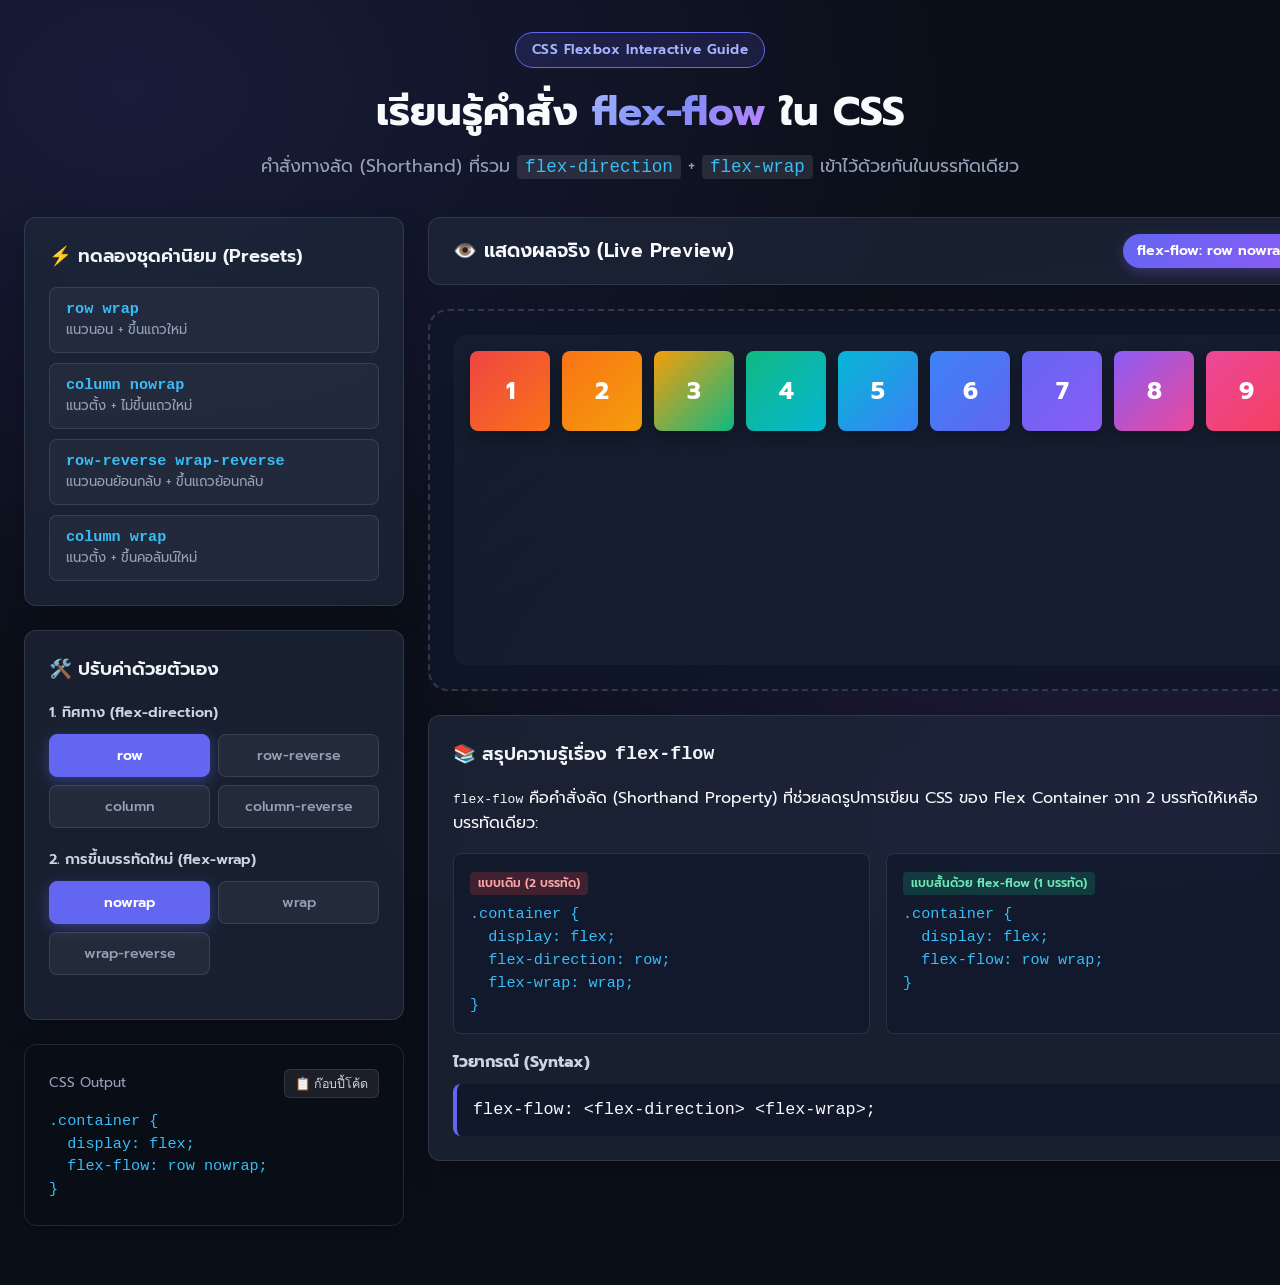
==== css/index.html @ 0f9b3822 "Create interactive flex-flow learning website in Thai" ====
<!DOCTYPE html>
<html lang="th">
<head>
  <meta charset="UTF-8">
  <meta name="viewport" content="width=device-width, initial-scale=1.0">
  <title>เรียนรู้ CSS flex-flow — ชุมชนสายโค้ด</title>
  <!-- Google Fonts: Prompt & Plus Jakarta Sans -->
  <link rel="preconnect" href="https://fonts.googleapis.com">
  <link rel="preconnect" href="https://fonts.gstatic.com" crossorigin>
  <link href="https://fonts.googleapis.com/css2?family=Plus+Jakarta+Sans:wght@400;600;700;800&family=Prompt:wght@300;400;500;600;700&display=swap" rel="stylesheet">
  <link rel="stylesheet" href="Style.css">
</head>
<body>

  <!-- Header Section -->
  <header class="header">
    <div class="badge">CSS Flexbox Interactive Guide</div>
    <h1>เรียนรู้คำสั่ง <span class="gradient-text">flex-flow</span> ใน CSS</h1>
    <p class="subtitle">คำสั่งทางลัด (Shorthand) ที่รวม <code>flex-direction</code> + <code>flex-wrap</code> เข้าไว้ด้วยกันในบรรทัดเดียว</p>
  </header>

  <main class="main-layout">
    
    <!-- Left Column: Controls & Code Output -->
    <aside class="control-panel">
      
      <!-- Preset Quick Buttons -->
      <section class="card">
        <h2>⚡ ทดลองชุดค่านิยม (Presets)</h2>
        <div class="preset-buttons">
          <button class="btn btn-preset" onclick="setFlexFlow('row', 'wrap')">
            <code>row wrap</code>
            <span>แนวนอน + ขึ้นแถวใหม่</span>
          </button>
          <button class="btn btn-preset" onclick="setFlexFlow('column', 'nowrap')">
            <code>column nowrap</code>
            <span>แนวตั้ง + ไม่ขึ้นแถวใหม่</span>
          </button>
          <button class="btn btn-preset" onclick="setFlexFlow('row-reverse', 'wrap-reverse')">
            <code>row-reverse wrap-reverse</code>
            <span>แนวนอนย้อนกลับ + ขึ้นแถวย้อนกลับ</span>
          </button>
          <button class="btn btn-preset" onclick="setFlexFlow('column', 'wrap')">
            <code>column wrap</code>
            <span>แนวตั้ง + ขึ้นคอลัมน์ใหม่</span>
          </button>
        </div>
      </section>

      <!-- Custom Selector Controls -->
      <section class="card">
        <h2>🛠️ ปรับค่าด้วยตัวเอง</h2>
        
        <div class="control-group">
          <label class="control-label">1. ทิศทาง (flex-direction)</label>
          <div class="button-grid" id="direction-buttons">
            <button class="btn btn-option active" data-dir="row" onclick="changeDirection('row')">row</button>
            <button class="btn btn-option" data-dir="row-reverse" onclick="changeDirection('row-reverse')">row-reverse</button>
            <button class="btn btn-option" data-dir="column" onclick="changeDirection('column')">column</button>
            <button class="btn btn-option" data-dir="column-reverse" onclick="changeDirection('column-reverse')">column-reverse</button>
          </div>
        </div>

        <div class="control-group">
          <label class="control-label">2. การขึ้นบรรทัดใหม่ (flex-wrap)</label>
          <div class="button-grid" id="wrap-buttons">
            <button class="btn btn-option active" data-wrap="nowrap" onclick="changeWrap('nowrap')">nowrap</button>
            <button class="btn btn-option" data-wrap="wrap" onclick="changeWrap('wrap')">wrap</button>
            <button class="btn btn-option" data-wrap="wrap-reverse" onclick="changeWrap('wrap-reverse')">wrap-reverse</button>
          </div>
        </div>
      </section>

      <!-- Code Output Display -->
      <section class="card code-card">
        <div class="code-header">
          <span>CSS Output</span>
          <button class="btn-copy" onclick="copyCode()" id="copy-btn">📋 ก๊อบปี้โค้ด</button>
        </div>
        <pre><code id="css-code-display">.container {
  display: flex;
  flex-flow: row nowrap;
}</code></pre>
      </section>

    </aside>

    <!-- Right Column: Interactive Live Preview & Knowledge -->
    <section class="preview-area">
      
      <!-- Live Preview Header -->
      <div class="preview-header">
        <h2>👁️ แสดงผลจริง (Live Preview)</h2>
        <span class="status-badge" id="current-flow-status">flex-flow: row nowrap</span>
      </div>

      <!-- Container Box Stage -->
      <div class="stage-wrapper">
        <div class="container" id="flex-container">
          <div class="box box-1"><span>1</span></div>
          <div class="box box-2"><span>2</span></div>
          <div class="box box-3"><span>3</span></div>
          <div class="box box-4"><span>4</span></div>
          <div class="box box-5"><span>5</span></div>
          <div class="box box-6"><span>6</span></div>
          <div class="box box-7"><span>7</span></div>
          <div class="box box-8"><span>8</span></div>
          <div class="box box-9"><span>9</span></div>
        </div>
      </div>

      <!-- Theory & Knowledge Section -->
      <article class="card theory-card">
        <h2>📚 สรุปความรู้เรื่อง <code>flex-flow</code></h2>
        <p><code>flex-flow</code> คือคำสั่งลัด (Shorthand Property) ที่ช่วยลดรูปการเขียน CSS ของ Flex Container จาก 2 บรรทัดให้เหลือบรรทัดเดียว:</p>
        
        <div class="comparison-grid">
          <div class="comparison-box">
            <span class="tag tag-old">แบบเดิม (2 บรรทัด)</span>
            <pre><code>.container {
  display: flex;
  flex-direction: row;
  flex-wrap: wrap;
}</code></pre>
          </div>
          <div class="comparison-box">
            <span class="tag tag-new">แบบสั้นด้วย flex-flow (1 บรรทัด)</span>
            <pre><code>.container {
  display: flex;
  flex-flow: row wrap;
}</code></pre>
          </div>
        </div>

        <h3>ไวยากรณ์ (Syntax)</h3>
        <p class="syntax-highlight"><code>flex-flow: &lt;flex-direction&gt; &lt;flex-wrap&gt;;</code></p>
      </article>

    </section>

  </main>

  <!-- Interactive JavaScript Logic -->
  <script>
    let currentDir = 'row';
    let currentWrap = 'nowrap';

    function updatePreview() {
      const flexContainer = document.getElementById('flex-container');
      const cssDisplay = document.getElementById('css-code-display');
      const statusBadge = document.getElementById('current-flow-status');

      // Update CSS inline style
      flexContainer.style.flexFlow = `${currentDir} ${currentWrap}`;

      // Update Code Text
      cssDisplay.textContent = `.container {\n  display: flex;\n  flex-flow: ${currentDir} ${currentWrap};\n}`;
      statusBadge.textContent = `flex-flow: ${currentDir} ${currentWrap}`;

      // Update Active Buttons
      document.querySelectorAll('#direction-buttons .btn-option').forEach(btn => {
        btn.classList.toggle('active', btn.getAttribute('data-dir') === currentDir);
      });
      document.querySelectorAll('#wrap-buttons .btn-option').forEach(btn => {
        btn.classList.toggle('active', btn.getAttribute('data-wrap') === currentWrap);
      });
    }

    function changeDirection(dir) {
      currentDir = dir;
      updatePreview();
    }

    function changeWrap(wrap) {
      currentWrap = wrap;
      updatePreview();
    }

    function setFlexFlow(dir, wrap) {
      currentDir = dir;
      currentWrap = wrap;
      updatePreview();
    }

    function copyCode() {
      const codeText = document.getElementById('css-code-display').textContent;
      navigator.clipboard.writeText(codeText).then(() => {
        const btn = document.getElementById('copy-btn');
        btn.textContent = '✅ คัดลอกแล้ว!';
        setTimeout(() => {
          btn.textContent = '📋 ก๊อบปี้โค้ด';
        }, 2000);
      });
    }

    // Initial setup
    updatePreview();
  </script>
</body>
</html>
---- css/Style.css ----
/* ============================================
   DESIGN SYSTEM & CSS VARIABLES
   ============================================ */
:root {
  --bg-primary: #0b0f19;
  --bg-secondary: #161e2e;
  --bg-card: rgba(30, 41, 59, 0.7);
  --border-color: rgba(255, 255, 255, 0.1);
  --border-active: #6366f1;
  
  --accent-purple: #8b5cf6;
  --accent-indigo: #6366f1;
  --accent-blue: #3b82f6;
  --accent-emerald: #10b981;
  --accent-amber: #f59e0b;
  
  --text-main: #f8fafc;
  --text-muted: #94a3b8;

  --radius-sm: 8px;
  --radius-md: 12px;
  --radius-lg: 20px;
  
  --transition: all 0.25s cubic-bezier(0.4, 0, 0.2, 1);
  --font-family: 'Prompt', 'Plus Jakarta Sans', sans-serif;
}

/* ============================================
   GLOBAL RESET & BASE STYLES
   ============================================ */
* {
  box-sizing: border-box;
  margin: 0;
  padding: 0;
}

body {
  font-family: var(--font-family);
  background-color: var(--bg-primary);
  color: var(--text-main);
  line-height: 1.6;
  padding: 32px 24px;
  min-height: 100vh;
  background-image: 
    radial-gradient(at 10% 10%, rgba(99, 102, 241, 0.15) 0px, transparent 50%),
    radial-gradient(at 90% 90%, rgba(139, 92, 246, 0.15) 0px, transparent 50%);
  background-attachment: fixed;
}

/* ============================================
   HEADER SECTION
   ============================================ */
.header {
  text-align: center;
  max-width: 800px;
  margin: 0 auto 36px auto;
}

.badge {
  display: inline-block;
  padding: 6px 16px;
  border-radius: 50px;
  background: rgba(99, 102, 241, 0.15);
  border: 1px solid var(--border-active);
  color: #a5b4fc;
  font-size: 0.85rem;
  font-weight: 600;
  letter-spacing: 0.5px;
  margin-bottom: 12px;
}

.header h1 {
  font-size: 2.5rem;
  font-weight: 700;
  margin-bottom: 8px;

}

.gradient-text {
  background: linear-gradient(135deg, #a5b4fc 0%, #818cf8 50%, #c084fc 100%);
  -webkit-background-clip: text;
  -webkit-text-fill-color: transparent;
}

.subtitle {
  color: var(--text-muted);
  font-size: 1.1rem;
}

.subtitle code {
  background: rgba(255, 255, 255, 0.1);
  padding: 2px 8px;
  border-radius: 4px;
  color: #38bdf8;
}

/* ============================================
   MAIN LAYOUT & CARDS
   ============================================ */
.main-layout {
  display: grid;
  grid-template-columns: 380px 1fr;
  gap: 24px;
  max-width: 1280px;
  margin: 0 auto;
}

@media (max-width: 992px) {
  .main-layout {
    grid-template-columns: 1fr;
  }
}

.card {
  background: var(--bg-card);
  backdrop-filter: blur(16px);
  border: 1px solid var(--border-color);
  border-radius: var(--radius-md);
  padding: 24px;
  margin-bottom: 24px;
  box-shadow: 0 10px 30px -10px rgba(0, 0, 0, 0.5);
}

.card h2 {
  font-size: 1.15rem;
  font-weight: 600;
  margin-bottom: 16px;
  color: #f1f5f9;
  display: flex;
  align-items: center;
  gap: 8px;
}

/* ============================================
   BUTTONS & CONTROLS
   ============================================ */
.btn {
  font-family: var(--font-family);
  border: none;
  cursor: pointer;
  transition: var(--transition);
  border-radius: var(--radius-sm);
}

.preset-buttons {
  display: flex;
  flex-direction: column;
  gap: 10px;
}

.btn-preset {
  background: rgba(255, 255, 255, 0.04);
  border: 1px solid var(--border-color);
  color: var(--text-main);
  padding: 12px 16px;
  text-align: left;
  display: flex;
  flex-direction: column;
  gap: 2px;
}

.btn-preset:hover {
  background: rgba(99, 102, 241, 0.2);
  border-color: var(--border-active);
  transform: translateX(4px);
}

.btn-preset code {
  color: #38bdf8;
  font-weight: 700;
  font-size: 0.95rem;
}

.btn-preset span {
  font-size: 0.82rem;
  color: var(--text-muted);
}

.control-group {
  margin-bottom: 20px;
}

.control-label {
  display: block;
  font-size: 0.9rem;
  font-weight: 600;
  color: #cbd5e1;
  margin-bottom: 10px;
}

.button-grid {
  display: grid;
  grid-template-columns: repeat(2, 1fr);
  gap: 8px;
}

.btn-option {
  background: rgba(255, 255, 255, 0.05);
  border: 1px solid var(--border-color);
  color: var(--text-muted);
  padding: 10px;
  font-size: 0.88rem;
  font-weight: 500;
}

.btn-option:hover {
  background: rgba(255, 255, 255, 0.1);
  color: var(--text-main);
}

.btn-option.active {
  background: var(--accent-indigo);
  border-color: var(--accent-indigo);
  color: #ffffff;
  font-weight: 600;
  box-shadow: 0 4px 14px rgba(99, 102, 241, 0.4);
}

/* ============================================
   CODE CARD DISPLAY
   ============================================ */
.code-card {
  background: #090d16;
  border-color: #1e293b;
}

.code-header {
  display: flex;
  justify-content: space-between;
  align-items: center;
  margin-bottom: 12px;
  font-size: 0.85rem;
  color: var(--text-muted);
}

.btn-copy {
  background: rgba(255, 255, 255, 0.08);
  border: 1px solid var(--border-color);
  color: #cbd5e1;
  padding: 4px 10px;
  font-size: 0.78rem;
  border-radius: 6px;
  cursor: pointer;
  transition: var(--transition);
}

.btn-copy:hover {
  background: rgba(255, 255, 255, 0.2);
  color: #fff;
}

pre {
  background: transparent;
  color: #38bdf8;
  font-family: 'Consolas', 'Courier New', monospace;
  font-size: 0.95rem;
  line-height: 1.5;
  overflow-x: auto;
}

/* ============================================
   LIVE PREVIEW STAGE
   ============================================ */
.preview-area {
  display: flex;
  flex-direction: column;
  gap: 24px;
}

.preview-header {
  display: flex;
  justify-content: space-between;
  align-items: center;
  background: var(--bg-card);
  padding: 16px 24px;
  border-radius: var(--radius-md);
  border: 1px solid var(--border-color);
}

.preview-header h2 {
  font-size: 1.2rem;
  font-weight: 600;
}

.status-badge {
  background: linear-gradient(135deg, var(--accent-indigo), var(--accent-purple));
  color: #fff;
  padding: 6px 14px;
  border-radius: 50px;
  font-size: 0.88rem;
  font-weight: 600;
  box-shadow: 0 4px 12px rgba(139, 92, 246, 0.3);
}

.stage-wrapper {
  background: rgba(15, 23, 42, 0.8);
  border: 2px dashed rgba(255, 255, 255, 0.15);
  border-radius: var(--radius-lg);
  padding: 24px;
  min-height: 380px;
  display: flex;
  overflow: hidden;
}

.container {
  display: flex;
  width: 100%;
  min-height: 330px;
  background: rgba(30, 41, 59, 0.4);
  border-radius: var(--radius-md);
  padding: 16px;
  gap: 12px;
  transition: all 0.35s ease;
  overflow: auto;
}

/* ============================================
   BOX ITEMS STYLING & ANIMATIONS
   ============================================ */
.box {
  width: 80px;
  height: 80px;
  min-width: 80px;
  min-height: 80px;
  display: flex;
  align-items: center;
  justify-content: center;
  border-radius: var(--radius-sm);
  font-size: 1.5rem;
  font-weight: 700;
  color: white;
  box-shadow: 0 6px 16px rgba(0, 0, 0, 0.3);
  transition: transform 0.25s ease, box-shadow 0.25s ease;
  user-select: none;
}

.box:hover {
  transform: translateY(-4px) scale(1.05);
  box-shadow: 0 10px 24px rgba(0, 0, 0, 0.4);
}

.box-1 { background: linear-gradient(135deg, #ef4444, #f97316); }
.box-2 { background: linear-gradient(135deg, #f97316, #f59e0b); }
.box-3 { background: linear-gradient(135deg, #f59e0b, #10b981); }
.box-4 { background: linear-gradient(135deg, #10b981, #06b6d4); }
.box-5 { background: linear-gradient(135deg, #06b6d4, #3b82f6); }
.box-6 { background: linear-gradient(135deg, #3b82f6, #6366f1); }
.box-7 { background: linear-gradient(135deg, #6366f1, #8b5cf6); }
.box-8 { background: linear-gradient(135deg, #8b5cf6, #ec4899); }
.box-9 { background: linear-gradient(135deg, #ec4899, #f43f5e); }

/* ============================================
   THEORY CARD
   ============================================ */
.theory-card h3 {
  font-size: 1rem;
  margin: 16px 0 8px 0;
  color: #cbd5e1;
}

.comparison-grid {
  display: grid;
  grid-template-columns: 1fr 1fr;
  gap: 16px;
  margin: 16px 0;
}

@media (max-width: 600px) {
  .comparison-grid {
    grid-template-columns: 1fr;
  }
}

.comparison-box {
  background: rgba(15, 23, 42, 0.6);
  padding: 16px;
  border-radius: var(--radius-sm);
  border: 1px solid var(--border-color);
}

.tag {
  display: inline-block;
  padding: 2px 8px;
  font-size: 0.75rem;
  border-radius: 4px;
  font-weight: 600;
  margin-bottom: 8px;
}

.tag-old {
  background: rgba(239, 68, 68, 0.2);
  color: #fca5a5;
}

.tag-new {
  background: rgba(16, 185, 129, 0.2);
  color: #6ee7b7;
}

.syntax-highlight {
  background: rgba(15, 23, 42, 0.8);
  padding: 12px 16px;
  border-radius: var(--radius-sm);
  border-left: 4px solid var(--accent-indigo);
  font-size: 1.05rem;
}
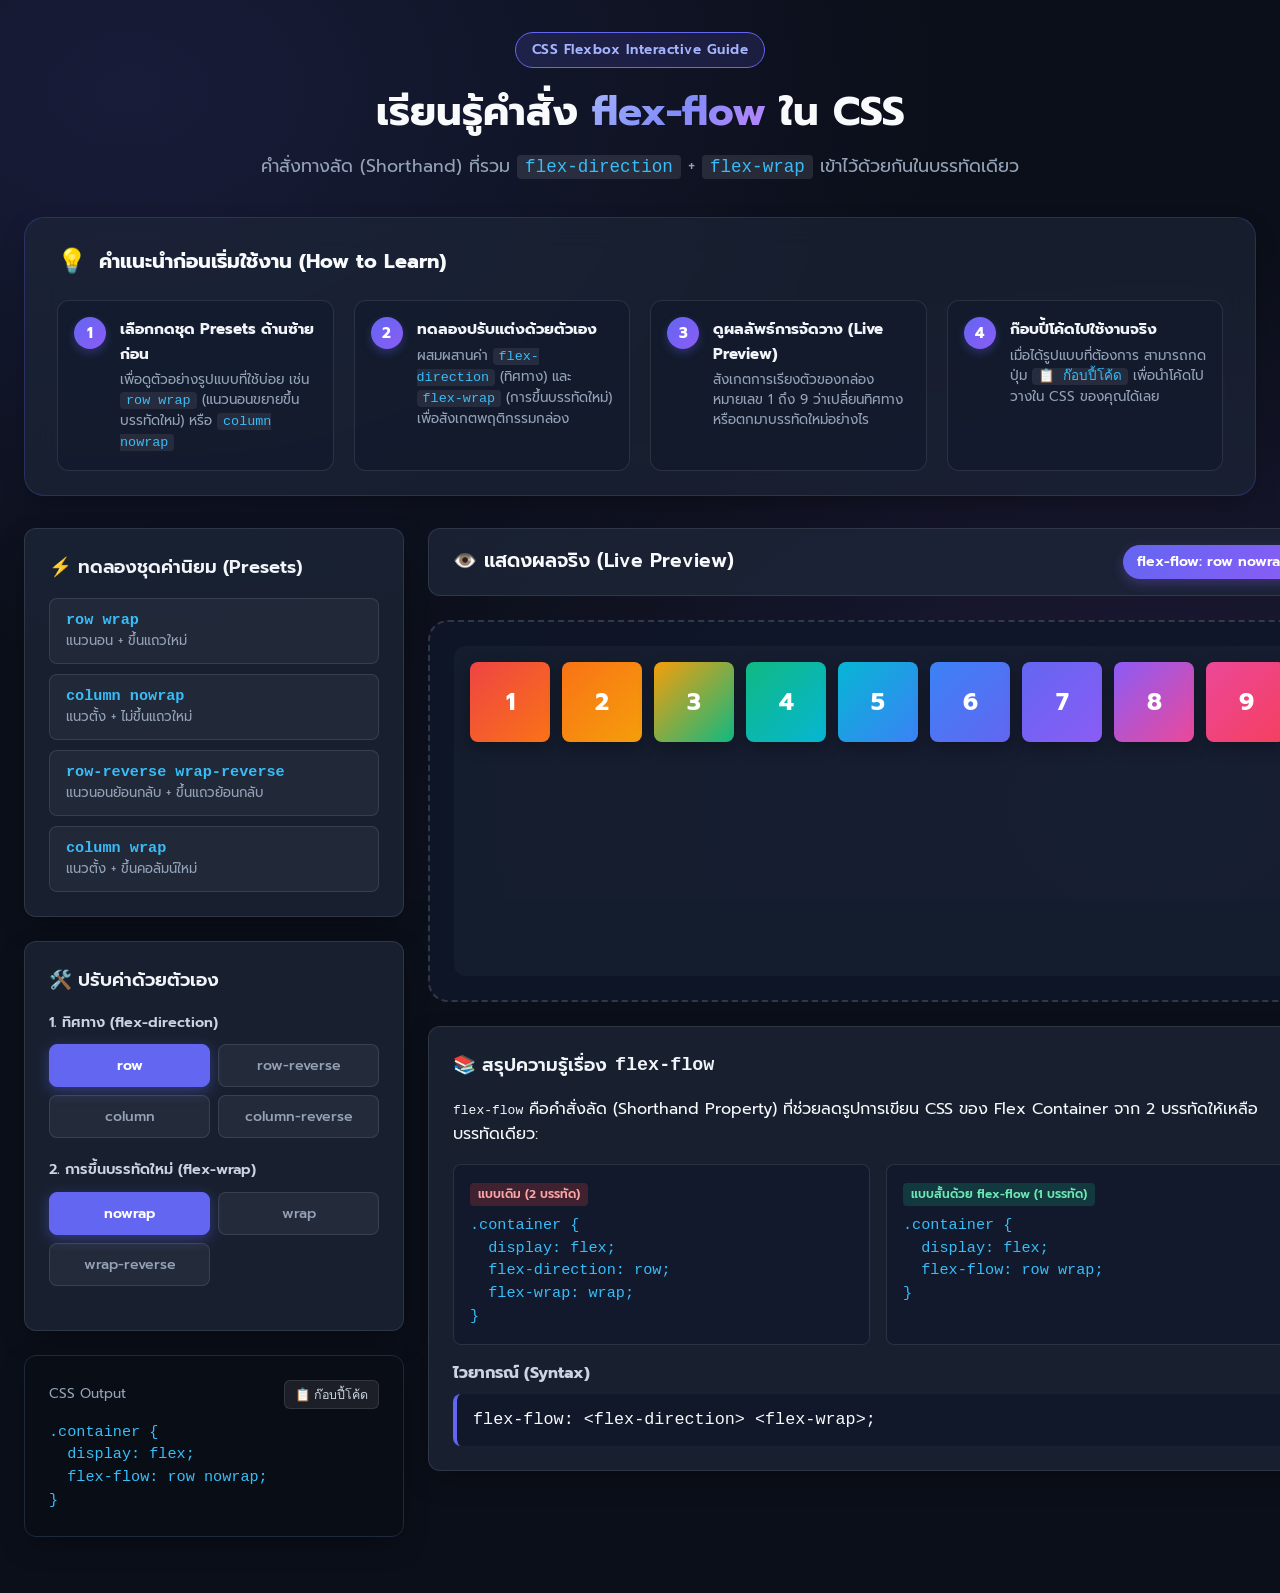
==== commit 58b2b395: "Add Getting Started Guide section to flex-flow interactive app" ====
--- a/css/index.html
+++ b/css/index.html
@@ -19,6 +19,44 @@
     <p class="subtitle">คำสั่งทางลัด (Shorthand) ที่รวม <code>flex-direction</code> + <code>flex-wrap</code> เข้าไว้ด้วยกันในบรรทัดเดียว</p>
   </header>
 
+  <!-- Getting Started Guide Card -->
+  <section class="guide-card">
+    <div class="guide-header">
+      <span class="guide-icon">💡</span>
+      <h2>คำแนะนำก่อนเริ่มใช้งาน (How to Learn)</h2>
+    </div>
+    <div class="guide-steps">
+      <div class="guide-step">
+        <span class="step-num">1</span>
+        <div class="step-content">
+          <strong>เลือกกดชุด Presets ด้านซ้ายก่อน</strong>
+          <p>เพื่อดูตัวอย่างรูปแบบที่ใช้บ่อย เช่น <code>row wrap</code> (แนวนอนขยายขึ้นบรรทัดใหม่) หรือ <code>column nowrap</code></p>
+        </div>
+      </div>
+      <div class="guide-step">
+        <span class="step-num">2</span>
+        <div class="step-content">
+          <strong>ทดลองปรับแต่งด้วยตัวเอง</strong>
+          <p>ผสมผสานค่า <code>flex-direction</code> (ทิศทาง) และ <code>flex-wrap</code> (การขึ้นบรรทัดใหม่) เพื่อสังเกตพฤติกรรมกล่อง</p>
+        </div>
+      </div>
+      <div class="guide-step">
+        <span class="step-num">3</span>
+        <div class="step-content">
+          <strong>ดูผลลัพธ์การจัดวาง (Live Preview)</strong>
+          <p>สังเกตการเรียงตัวของกล่องหมายเลข 1 ถึง 9 ว่าเปลี่ยนทิศทางหรือตกมาบรรทัดใหม่อย่างไร</p>
+        </div>
+      </div>
+      <div class="guide-step">
+        <span class="step-num">4</span>
+        <div class="step-content">
+          <strong>ก๊อบปี้โค้ดไปใช้งานจริง</strong>
+          <p>เมื่อได้รูปแบบที่ต้องการ สามารถกดปุ่ม <code>📋 ก๊อบปี้โค้ด</code> เพื่อนำโค้ดไปวางใน CSS ของคุณได้เลย</p>
+        </div>
+      </div>
+    </div>
+  </section>
+
   <main class="main-layout">
     
     <!-- Left Column: Controls & Code Output -->
--- a/css/Style.css
+++ b/css/Style.css
@@ -95,6 +95,88 @@
 }
 
 /* ============================================
+   GUIDE SECTION
+   ============================================ */
+.guide-card {
+  max-width: 1280px;
+  margin: 0 auto 32px auto;
+  background: rgba(30, 41, 59, 0.6);
+  backdrop-filter: blur(16px);
+  border: 1px solid rgba(99, 102, 241, 0.25);
+  border-radius: var(--radius-lg);
+  padding: 24px 32px;
+  box-shadow: 0 10px 30px -10px rgba(0, 0, 0, 0.4);
+}
+
+.guide-header {
+  display: flex;
+  align-items: center;
+  gap: 12px;
+  margin-bottom: 20px;
+}
+
+.guide-icon {
+  font-size: 1.5rem;
+}
+
+.guide-header h2 {
+  font-size: 1.25rem;
+  font-weight: 700;
+  color: #f8fafc;
+}
+
+.guide-steps {
+  display: grid;
+  grid-template-columns: repeat(auto-fit, minmax(240px, 1fr));
+  gap: 20px;
+}
+
+.guide-step {
+  display: flex;
+  align-items: flex-start;
+  gap: 14px;
+  background: rgba(15, 23, 42, 0.5);
+  padding: 16px;
+  border-radius: var(--radius-md);
+  border: 1px solid var(--border-color);
+}
+
+.step-num {
+  width: 32px;
+  height: 32px;
+  min-width: 32px;
+  border-radius: 50%;
+  background: linear-gradient(135deg, var(--accent-indigo), var(--accent-purple));
+  color: #fff;
+  font-weight: 700;
+  display: flex;
+  align-items: center;
+  justify-content: center;
+  font-size: 0.95rem;
+  box-shadow: 0 4px 10px rgba(99, 102, 241, 0.3);
+}
+
+.step-content strong {
+  display: block;
+  font-size: 0.95rem;
+  color: #f1f5f9;
+  margin-bottom: 4px;
+}
+
+.step-content p {
+  font-size: 0.84rem;
+  color: var(--text-muted);
+  line-height: 1.5;
+}
+
+.step-content code {
+  color: #38bdf8;
+  background: rgba(255, 255, 255, 0.08);
+  padding: 1px 6px;
+  border-radius: 4px;
+}
+
+/* ============================================
    MAIN LAYOUT & CARDS
    ============================================ */
 .main-layout {
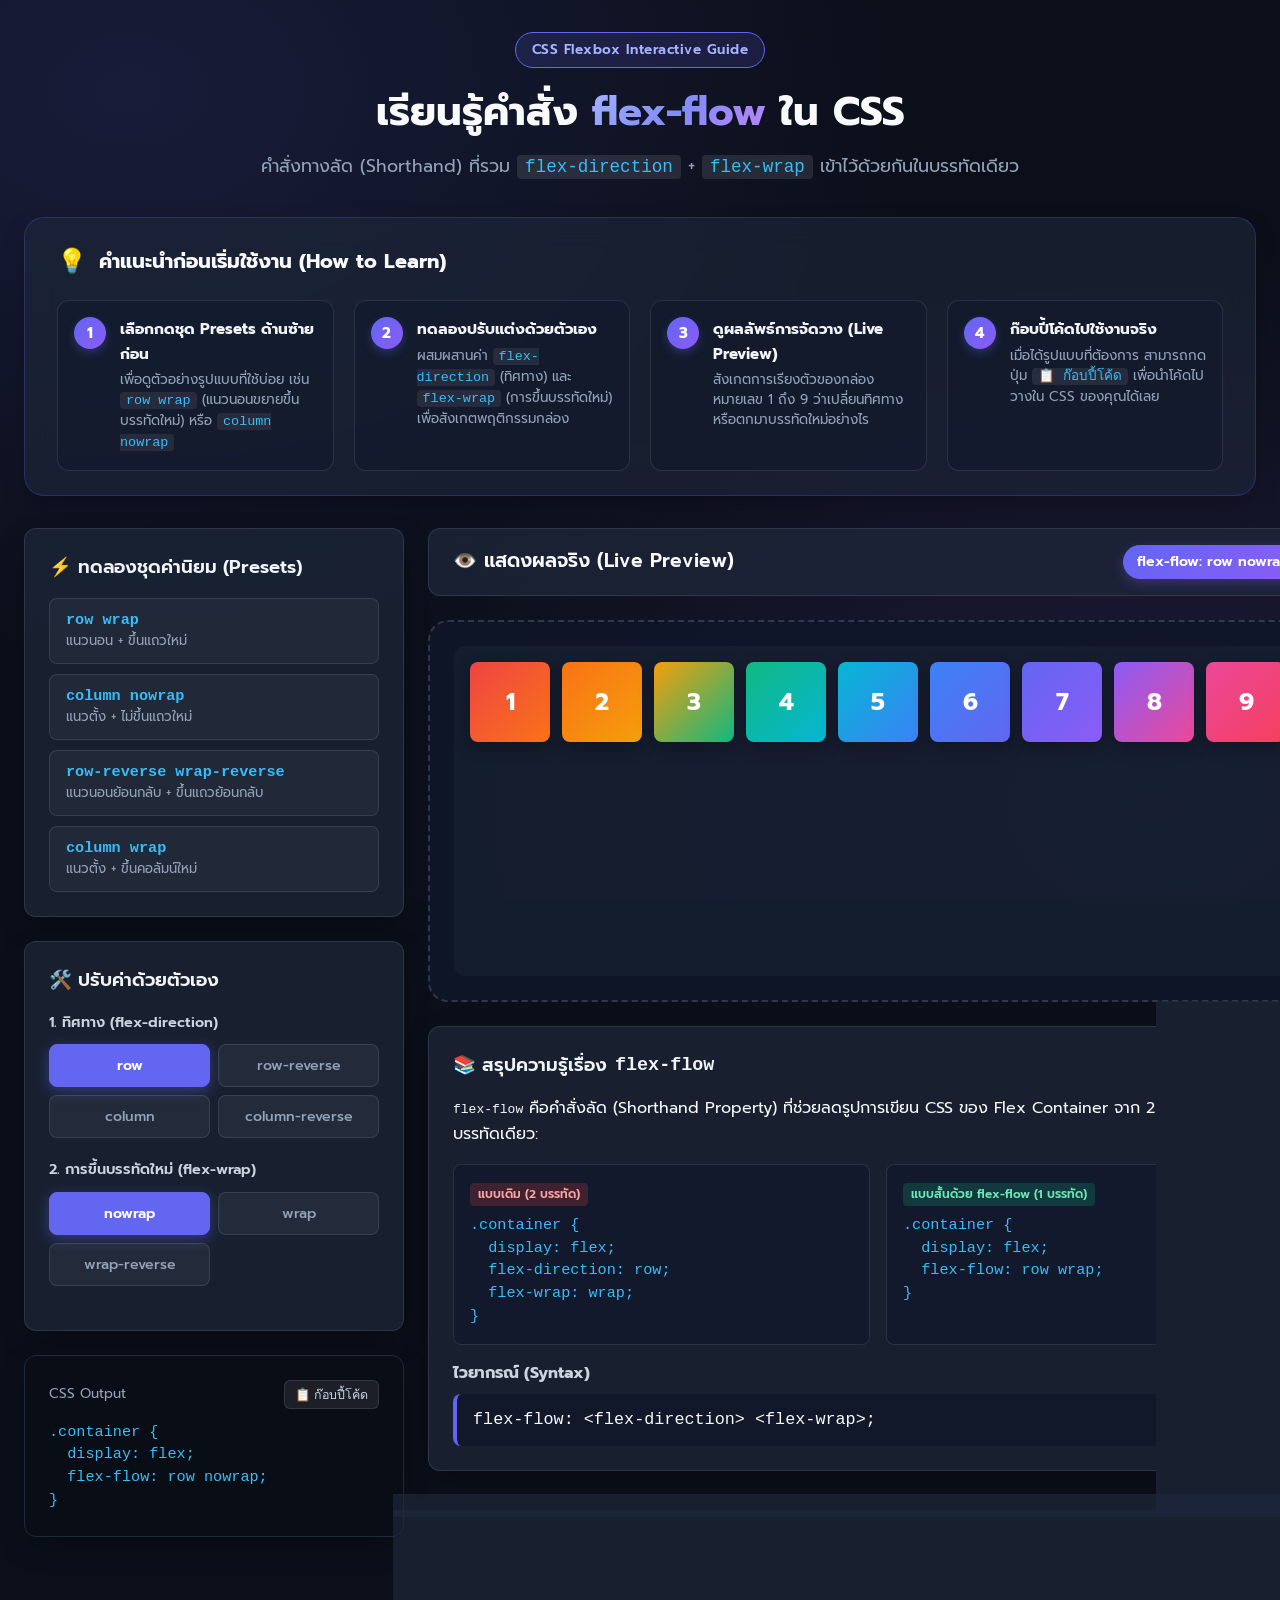
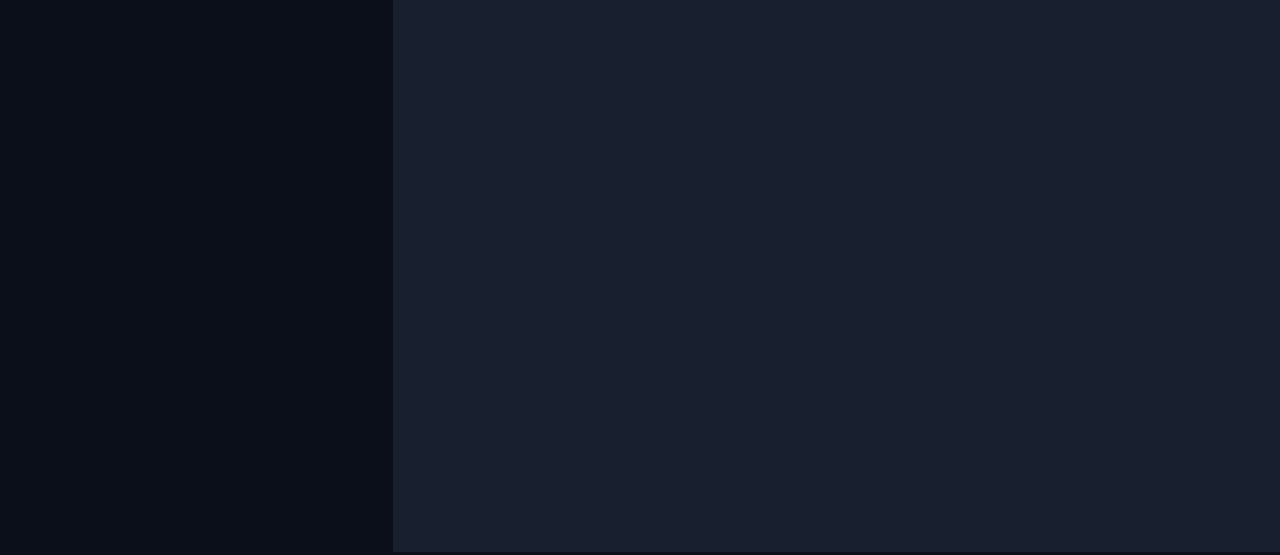
==== commit 0a4d339c: "Add impact of flex-flow on other flex properties to interactive website" ====
--- a/css/index.html
+++ b/css/index.html
@@ -174,6 +174,49 @@
         <p class="syntax-highlight"><code>flex-flow: &lt;flex-direction&gt; &lt;flex-wrap&gt;;</code></p>
       </article>
 
+      <!-- Impact on Other Flexbox Properties Card -->
+      <article class="card impact-card">
+        <h2>🔗 ผลกระทบของ <code>flex-flow</code> ต่อคำสั่ง Flexbox อื่น ๆ</h2>
+        <p class="impact-intro">การเปลี่ยนค่าใน <code>flex-flow</code> (โดยเฉพาะ <code>flex-direction</code> และ <code>flex-wrap</code>) ส่งผลโดยตรงต่อการทำงานของคำสั่ง Flexbox ตัวอื่น ๆ ดังนี้:</p>
+        
+        <div class="impact-grid">
+          
+          <div class="impact-box">
+            <div class="impact-header">
+              <span class="impact-icon">🔄</span>
+              <h4>1. สลับแกนหลักของ <code>justify-content</code> และ <code>align-items</code></h4>
+            </div>
+            <ul>
+              <li>ถ้า <code>row</code> (แนวนอน): <code>justify-content</code> จัดแนวนอน / <code>align-items</code> จัดแนวตั้ง</li>
+              <li>ถ้า <code>column</code> (แนวตั้ง): <strong>แกนจะสลับกัน!</strong> <code>justify-content</code> จะไปจัดแนวตั้งแทน ส่วน <code>align-items</code> จะไปจัดแนวนอน</li>
+            </ul>
+          </div>
+
+          <div class="impact-box">
+            <div class="impact-header">
+              <span class="impact-icon">📦</span>
+              <h4>2. มีผลต่อคำสั่ง <code>align-content</code></h4>
+            </div>
+            <ul>
+              <li>คำสั่ง <code>align-content</code> (ระยะห่างระหว่างบรรทัด) จะทำงาน <strong>เฉพาะเมื่อ <code>flex-wrap</code> เป็น <code>wrap</code> หรือ <code>wrap-reverse</code> เท่านั้น</strong></li>
+              <li>ถ้าตั้งค่า <code>flex-wrap: nowrap;</code> คำสั่ง <code>align-content</code> จะไร้ผลทันที!</li>
+            </ul>
+          </div>
+
+          <div class="impact-box">
+            <div class="impact-header">
+              <span class="impact-icon">📏</span>
+              <h4>3. ควบคุมมิติของ <code>flex-basis</code> ในตัวลูก</h4>
+            </div>
+            <ul>
+              <li>ถ้าทิศทางเป็น <code>row</code>: <code>flex-basis</code> จะส่งผลต่อความกว้าง (Width)</li>
+              <li>ถ้าทิศทางเป็น <code>column</code>: <code>flex-basis</code> จะส่งผลต่อความสูง (Height) แทน</li>
+            </ul>
+          </div>
+
+        </div>
+      </article>
+
     </section>
 
   </main>
--- a/css/Style.css
+++ b/css/Style.css
@@ -485,4 +485,84 @@
   border-radius: var(--radius-sm);
   border-left: 4px solid var(--accent-indigo);
   font-size: 1.05rem;
+}
+
+/* ============================================
+   IMPACT CARD STYLES
+   ============================================ */
+.impact-card {
+  border-color: rgba(139, 92, 246, 0.25);
+}
+
+.impact-intro {
+  font-size: 0.95rem;
+  color: var(--text-muted);
+  margin-bottom: 20px;
+}
+
+.impact-grid {
+  display: grid;
+  grid-template-columns: repeat(auto-fit, minmax(280px, 1fr));
+  gap: 16px;
+}
+
+.impact-box {
+  background: rgba(15, 23, 42, 0.6);
+  border: 1px solid var(--border-color);
+  border-radius: var(--radius-md);
+  padding: 18px;
+  transition: var(--transition);
+}
+
+.impact-box:hover {
+  border-color: var(--accent-indigo);
+  transform: translateY(-2px);
+}
+
+.impact-header {
+  display: flex;
+  align-items: center;
+  gap: 10px;
+  margin-bottom: 12px;
+}
+
+.impact-icon {
+  font-size: 1.2rem;
+}
+
+.impact-header h4 {
+  font-size: 0.98rem;
+  font-weight: 700;
+  color: #f1f5f9;
+  line-height: 1.4;
+}
+
+.impact-box ul {
+  list-style-type: none;
+  padding: 0;
+}
+
+.impact-box li {
+  font-size: 0.88rem;
+  color: #cbd5e1;
+  margin-bottom: 8px;
+  line-height: 1.5;
+  position: relative;
+  padding-left: 16px;
+}
+
+.impact-box li::before {
+  content: "•";
+  position: absolute;
+  left: 0;
+  color: var(--accent-indigo);
+  font-weight: bold;
+}
+
+.impact-box li code {
+  color: #38bdf8;
+  background: rgba(255, 255, 255, 0.08);
+  padding: 1px 5px;
+  border-radius: 4px;
+  font-size: 0.85rem;
 }
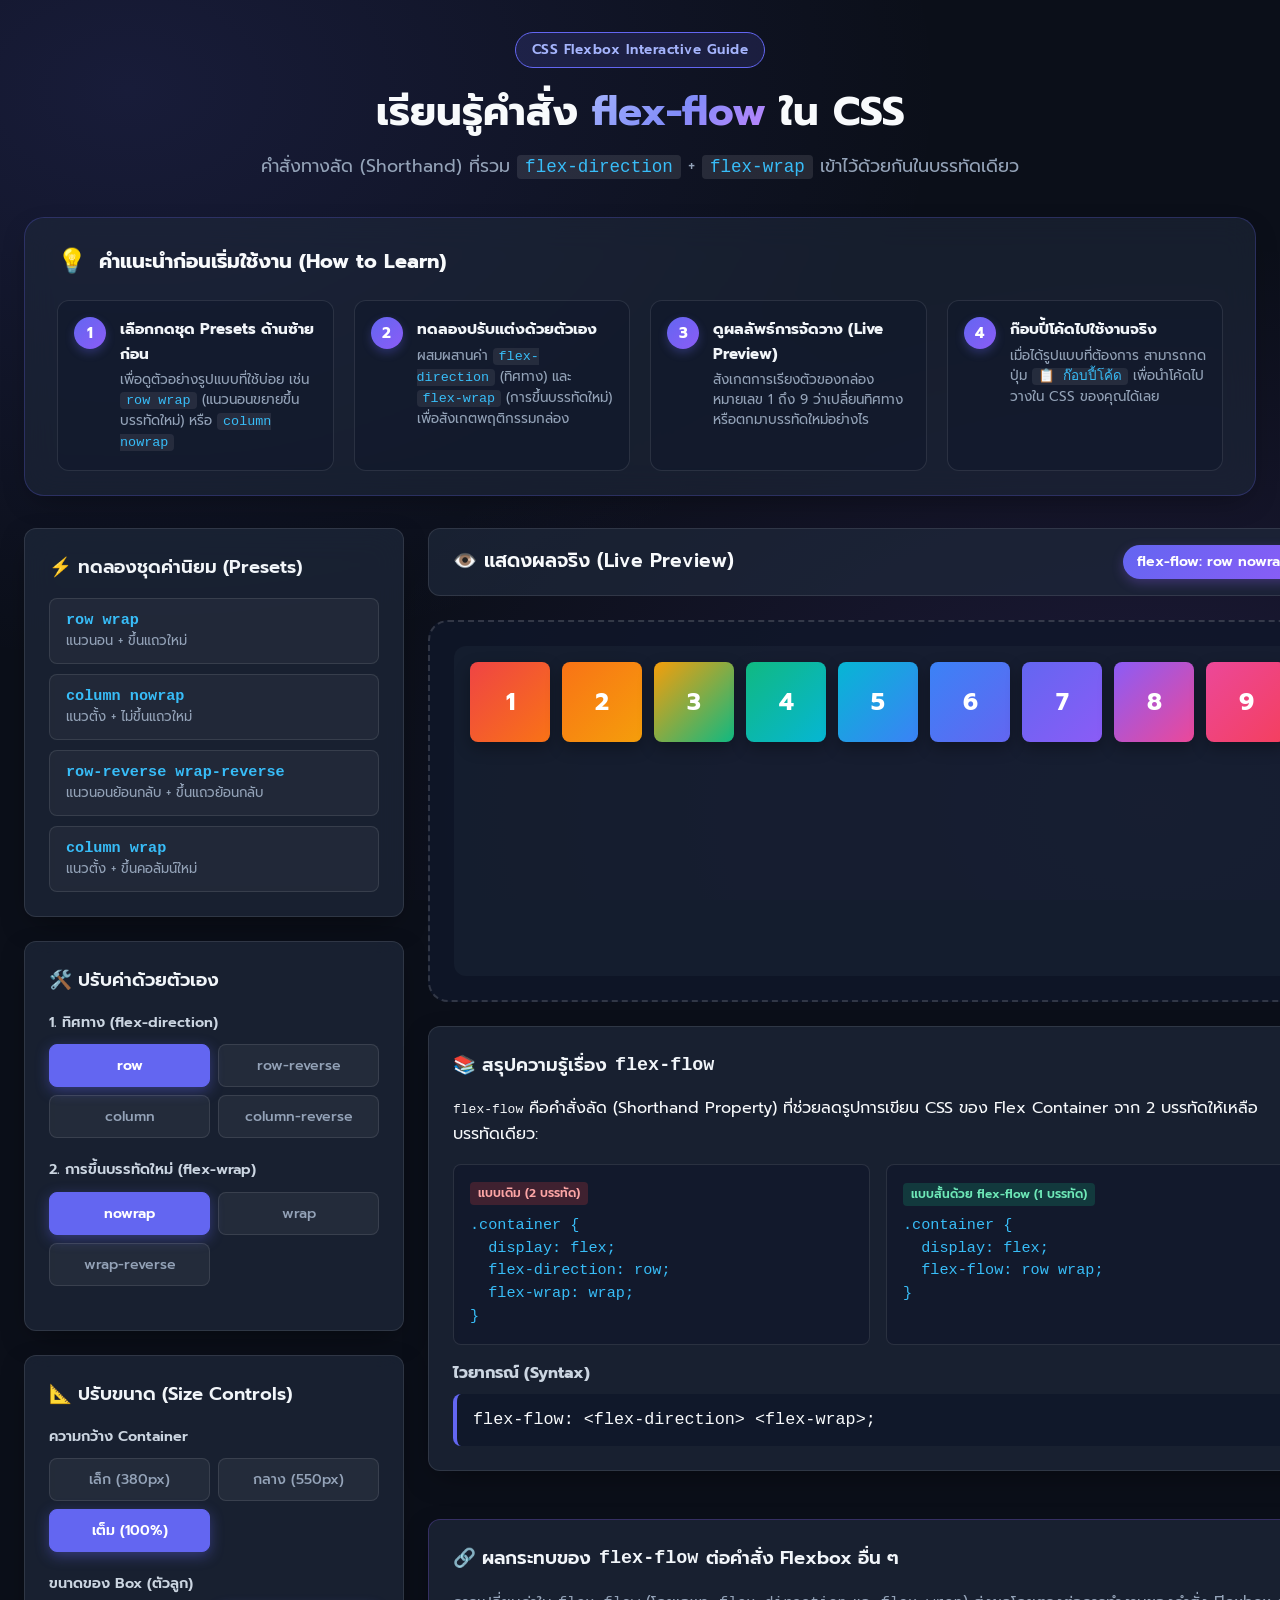
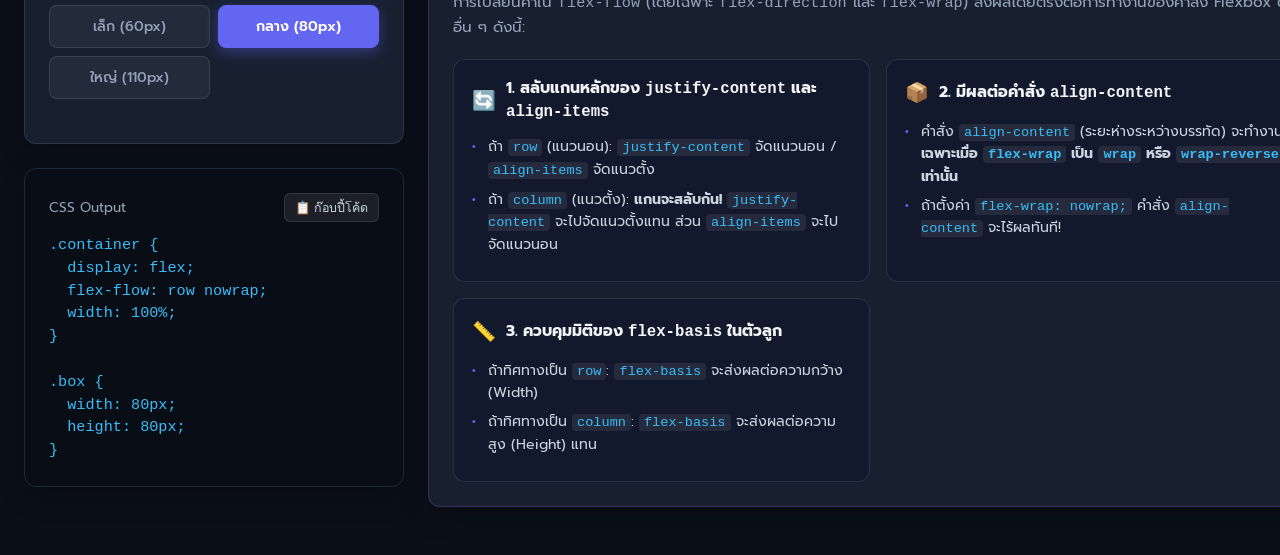
==== commit 2525f01b: "Add interactive container and box size controls to flex-flow web app" ====
--- a/css/index.html
+++ b/css/index.html
@@ -109,6 +109,29 @@
         </div>
       </section>
 
+      <!-- Size Controls Section -->
+      <section class="card">
+        <h2>📐 ปรับขนาด (Size Controls)</h2>
+        
+        <div class="control-group">
+          <label class="control-label">ความกว้าง Container</label>
+          <div class="button-grid" id="container-size-buttons">
+            <button class="btn btn-option" data-csize="380px" onclick="changeContainerSize('380px')">เล็ก (380px)</button>
+            <button class="btn btn-option" data-csize="550px" onclick="changeContainerSize('550px')">กลาง (550px)</button>
+            <button class="btn btn-option active" data-csize="100%" onclick="changeContainerSize('100%')">เต็ม (100%)</button>
+          </div>
+        </div>
+
+        <div class="control-group">
+          <label class="control-label">ขนาดของ Box (ตัวลูก)</label>
+          <div class="button-grid" id="box-size-buttons">
+            <button class="btn btn-option" data-bsize="60px" onclick="changeBoxSize('60px')">เล็ก (60px)</button>
+            <button class="btn btn-option active" data-bsize="80px" onclick="changeBoxSize('80px')">กลาง (80px)</button>
+            <button class="btn btn-option" data-bsize="110px" onclick="changeBoxSize('110px')">ใหญ่ (110px)</button>
+          </div>
+        </div>
+      </section>
+
       <!-- Code Output Display -->
       <section class="card code-card">
         <div class="code-header">
@@ -225,26 +248,44 @@
   <script>
     let currentDir = 'row';
     let currentWrap = 'nowrap';
+    let currentContainerSize = '100%';
+    let currentBoxSize = '80px';
 
     function updatePreview() {
       const flexContainer = document.getElementById('flex-container');
       const cssDisplay = document.getElementById('css-code-display');
       const statusBadge = document.getElementById('current-flow-status');
 
-      // Update CSS inline style
+      // Apply styles to container
       flexContainer.style.flexFlow = `${currentDir} ${currentWrap}`;
-
-      // Update Code Text
-      cssDisplay.textContent = `.container {\n  display: flex;\n  flex-flow: ${currentDir} ${currentWrap};\n}`;
+      flexContainer.style.width = currentContainerSize;
+
+      // Apply styles to all boxes
+      document.querySelectorAll('.box').forEach(box => {
+        box.style.width = currentBoxSize;
+        box.style.height = currentBoxSize;
+        box.style.minWidth = currentBoxSize;
+        box.style.minHeight = currentBoxSize;
+        box.style.fontSize = currentBoxSize === '60px' ? '1.1rem' : (currentBoxSize === '110px' ? '1.8rem' : '1.5rem');
+      });
+
+      // Update Code Text Display
+      cssDisplay.textContent = `.container {\n  display: flex;\n  flex-flow: ${currentDir} ${currentWrap};\n  width: ${currentContainerSize};\n}\n\n.box {\n  width: ${currentBoxSize};\n  height: ${currentBoxSize};\n}`;
       statusBadge.textContent = `flex-flow: ${currentDir} ${currentWrap}`;
 
-      // Update Active Buttons
+      // Update Active Buttons UI
       document.querySelectorAll('#direction-buttons .btn-option').forEach(btn => {
         btn.classList.toggle('active', btn.getAttribute('data-dir') === currentDir);
       });
       document.querySelectorAll('#wrap-buttons .btn-option').forEach(btn => {
         btn.classList.toggle('active', btn.getAttribute('data-wrap') === currentWrap);
       });
+      document.querySelectorAll('#container-size-buttons .btn-option').forEach(btn => {
+        btn.classList.toggle('active', btn.getAttribute('data-csize') === currentContainerSize);
+      });
+      document.querySelectorAll('#box-size-buttons .btn-option').forEach(btn => {
+        btn.classList.toggle('active', btn.getAttribute('data-bsize') === currentBoxSize);
+      });
     }
 
     function changeDirection(dir) {
@@ -254,6 +295,16 @@
 
     function changeWrap(wrap) {
       currentWrap = wrap;
+      updatePreview();
+    }
+
+    function changeContainerSize(size) {
+      currentContainerSize = size;
+      updatePreview();
+    }
+
+    function changeBoxSize(size) {
+      currentBoxSize = size;
       updatePreview();
     }
 
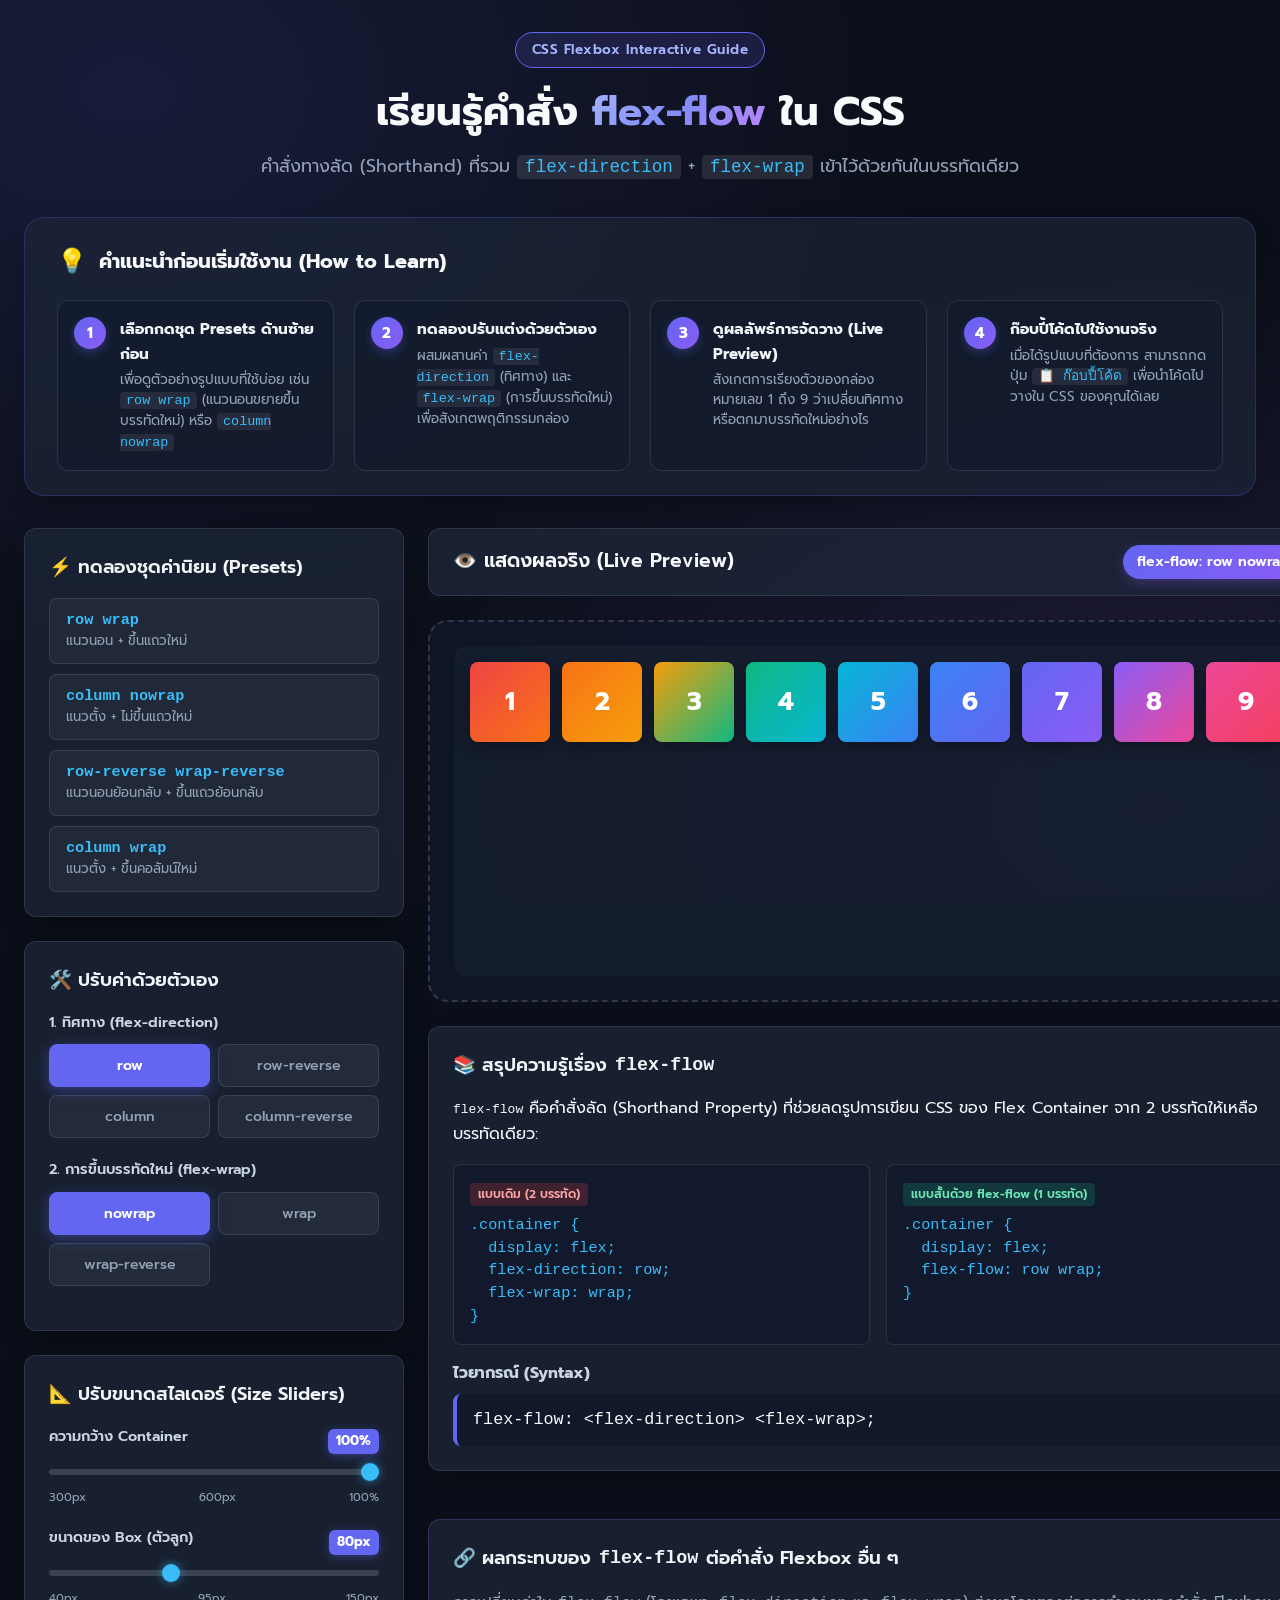
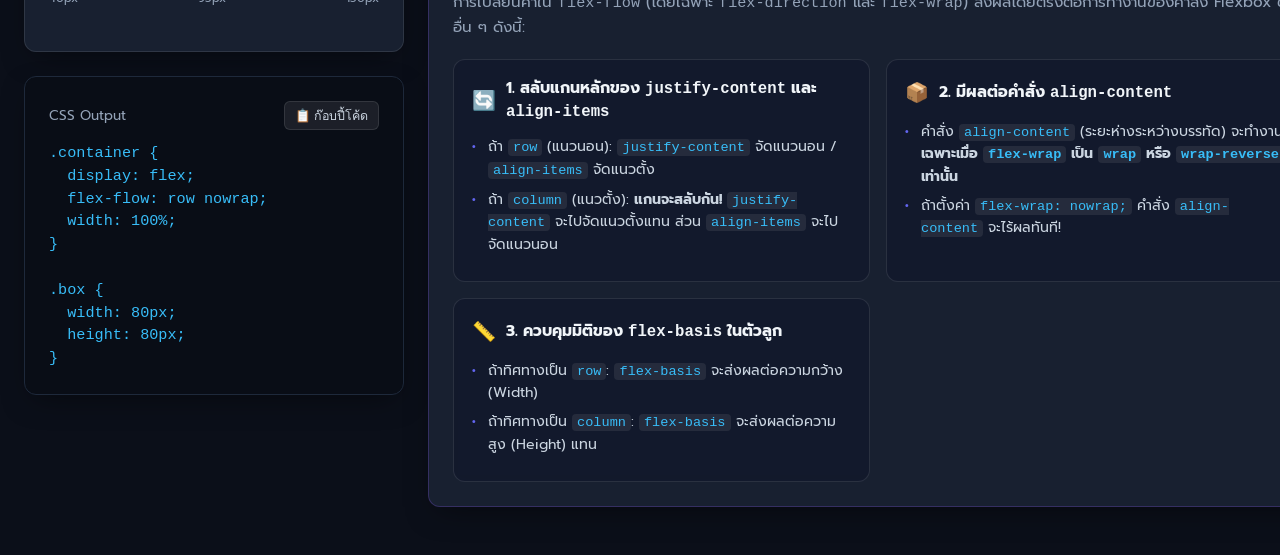
==== commit 8872ead2: "Convert size controls to smooth range sliders" ====
--- a/css/index.html
+++ b/css/index.html
@@ -109,25 +109,33 @@
         </div>
       </section>
 
-      <!-- Size Controls Section -->
+      <!-- Size Controls Section (Range Sliders) -->
       <section class="card">
-        <h2>📐 ปรับขนาด (Size Controls)</h2>
+        <h2>📐 ปรับขนาดสไลเดอร์ (Size Sliders)</h2>
         
         <div class="control-group">
-          <label class="control-label">ความกว้าง Container</label>
-          <div class="button-grid" id="container-size-buttons">
-            <button class="btn btn-option" data-csize="380px" onclick="changeContainerSize('380px')">เล็ก (380px)</button>
-            <button class="btn btn-option" data-csize="550px" onclick="changeContainerSize('550px')">กลาง (550px)</button>
-            <button class="btn btn-option active" data-csize="100%" onclick="changeContainerSize('100%')">เต็ม (100%)</button>
+          <div class="slider-header">
+            <label class="control-label" for="container-slider">ความกว้าง Container</label>
+            <span class="slider-value" id="container-val-label">100%</span>
+          </div>
+          <input type="range" id="container-slider" min="300" max="900" value="900" class="range-slider" oninput="onContainerSlider(this.value)">
+          <div class="slider-ticks">
+            <span>300px</span>
+            <span>600px</span>
+            <span>100%</span>
           </div>
         </div>
 
         <div class="control-group">
-          <label class="control-label">ขนาดของ Box (ตัวลูก)</label>
-          <div class="button-grid" id="box-size-buttons">
-            <button class="btn btn-option" data-bsize="60px" onclick="changeBoxSize('60px')">เล็ก (60px)</button>
-            <button class="btn btn-option active" data-bsize="80px" onclick="changeBoxSize('80px')">กลาง (80px)</button>
-            <button class="btn btn-option" data-bsize="110px" onclick="changeBoxSize('110px')">ใหญ่ (110px)</button>
+          <div class="slider-header">
+            <label class="control-label" for="box-slider">ขนาดของ Box (ตัวลูก)</label>
+            <span class="slider-value" id="box-val-label">80px</span>
+          </div>
+          <input type="range" id="box-slider" min="40" max="150" value="80" class="range-slider" oninput="onBoxSlider(this.value)">
+          <div class="slider-ticks">
+            <span>40px</span>
+            <span>95px</span>
+            <span>150px</span>
           </div>
         </div>
       </section>
@@ -248,29 +256,49 @@
   <script>
     let currentDir = 'row';
     let currentWrap = 'nowrap';
-    let currentContainerSize = '100%';
-    let currentBoxSize = '80px';
+    let containerWidthVal = 900; // 900 means 100%
+    let boxSizeVal = 80;
+
+    function getContainerWidthStr() {
+      return containerWidthVal >= 900 ? '100%' : `${containerWidthVal}px`;
+    }
+
+    function getBoxSizeStr() {
+      return `${boxSizeVal}px`;
+    }
 
     function updatePreview() {
       const flexContainer = document.getElementById('flex-container');
       const cssDisplay = document.getElementById('css-code-display');
       const statusBadge = document.getElementById('current-flow-status');
+      const containerValLabel = document.getElementById('container-val-label');
+      const boxValLabel = document.getElementById('box-val-label');
+
+      const cWidthStr = getContainerWidthStr();
+      const bSizeStr = getBoxSizeStr();
+
+      // Update Labels
+      containerValLabel.textContent = cWidthStr;
+      boxValLabel.textContent = bSizeStr;
 
       // Apply styles to container
       flexContainer.style.flexFlow = `${currentDir} ${currentWrap}`;
-      flexContainer.style.width = currentContainerSize;
+      flexContainer.style.width = cWidthStr;
 
       // Apply styles to all boxes
       document.querySelectorAll('.box').forEach(box => {
-        box.style.width = currentBoxSize;
-        box.style.height = currentBoxSize;
-        box.style.minWidth = currentBoxSize;
-        box.style.minHeight = currentBoxSize;
-        box.style.fontSize = currentBoxSize === '60px' ? '1.1rem' : (currentBoxSize === '110px' ? '1.8rem' : '1.5rem');
+        box.style.width = bSizeStr;
+        box.style.height = bSizeStr;
+        box.style.minWidth = bSizeStr;
+        box.style.minHeight = bSizeStr;
+        
+        // Dynamic font size
+        const numVal = parseInt(boxSizeVal);
+        box.style.fontSize = `${Math.max(0.9, numVal / 50).toFixed(2)}rem`;
       });
 
       // Update Code Text Display
-      cssDisplay.textContent = `.container {\n  display: flex;\n  flex-flow: ${currentDir} ${currentWrap};\n  width: ${currentContainerSize};\n}\n\n.box {\n  width: ${currentBoxSize};\n  height: ${currentBoxSize};\n}`;
+      cssDisplay.textContent = `.container {\n  display: flex;\n  flex-flow: ${currentDir} ${currentWrap};\n  width: ${cWidthStr};\n}\n\n.box {\n  width: ${bSizeStr};\n  height: ${bSizeStr};\n}`;
       statusBadge.textContent = `flex-flow: ${currentDir} ${currentWrap}`;
 
       // Update Active Buttons UI
@@ -280,12 +308,6 @@
       document.querySelectorAll('#wrap-buttons .btn-option').forEach(btn => {
         btn.classList.toggle('active', btn.getAttribute('data-wrap') === currentWrap);
       });
-      document.querySelectorAll('#container-size-buttons .btn-option').forEach(btn => {
-        btn.classList.toggle('active', btn.getAttribute('data-csize') === currentContainerSize);
-      });
-      document.querySelectorAll('#box-size-buttons .btn-option').forEach(btn => {
-        btn.classList.toggle('active', btn.getAttribute('data-bsize') === currentBoxSize);
-      });
     }
 
     function changeDirection(dir) {
@@ -298,13 +320,13 @@
       updatePreview();
     }
 
-    function changeContainerSize(size) {
-      currentContainerSize = size;
-      updatePreview();
-    }
-
-    function changeBoxSize(size) {
-      currentBoxSize = size;
+    function onContainerSlider(val) {
+      containerWidthVal = parseInt(val);
+      updatePreview();
+    }
+
+    function onBoxSlider(val) {
+      boxSizeVal = parseInt(val);
       updatePreview();
     }
 
--- a/css/Style.css
+++ b/css/Style.css
@@ -299,6 +299,61 @@
 }
 
 /* ============================================
+   RANGE SLIDER STYLES
+   ============================================ */
+.slider-header {
+  display: flex;
+  justify-content: space-between;
+  align-items: center;
+}
+
+.slider-value {
+  background: var(--accent-indigo);
+  color: #fff;
+  padding: 2px 8px;
+  border-radius: 6px;
+  font-size: 0.82rem;
+  font-weight: 700;
+  box-shadow: 0 2px 8px rgba(99, 102, 241, 0.4);
+}
+
+.range-slider {
+  width: 100%;
+  height: 6px;
+  border-radius: 5px;
+  background: rgba(255, 255, 255, 0.15);
+  outline: none;
+  -webkit-appearance: none;
+  cursor: pointer;
+  margin-top: 8px;
+}
+
+.range-slider::-webkit-slider-thumb {
+  -webkit-appearance: none;
+  appearance: none;
+  width: 18px;
+  height: 18px;
+  border-radius: 50%;
+  background: #38bdf8;
+  box-shadow: 0 0 10px rgba(56, 189, 248, 0.6);
+  cursor: pointer;
+  transition: transform 0.15s ease, background 0.15s ease;
+}
+
+.range-slider::-webkit-slider-thumb:hover {
+  transform: scale(1.25);
+  background: #7dd3fc;
+}
+
+.slider-ticks {
+  display: flex;
+  justify-content: space-between;
+  font-size: 0.72rem;
+  color: var(--text-muted);
+  margin-top: 4px;
+}
+
+/* ============================================
    CODE CARD DISPLAY
    ============================================ */
 .code-card {
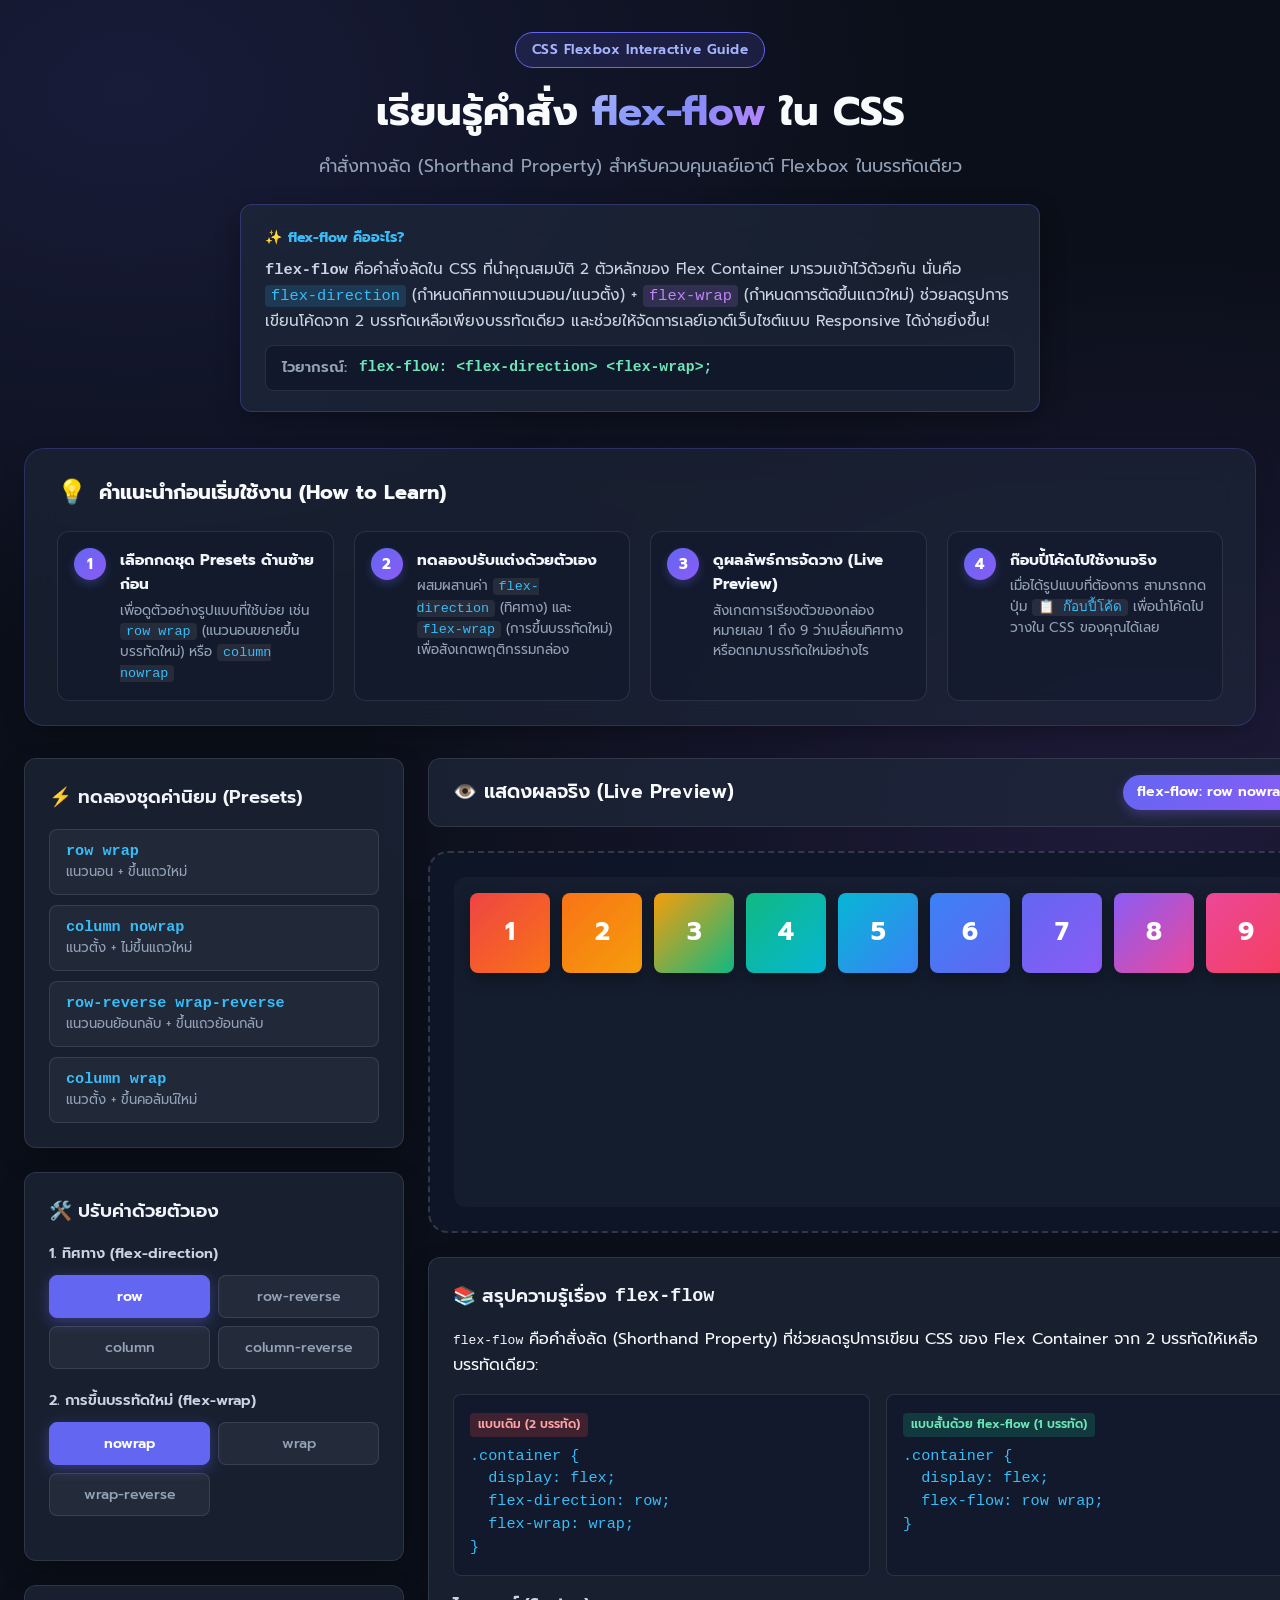
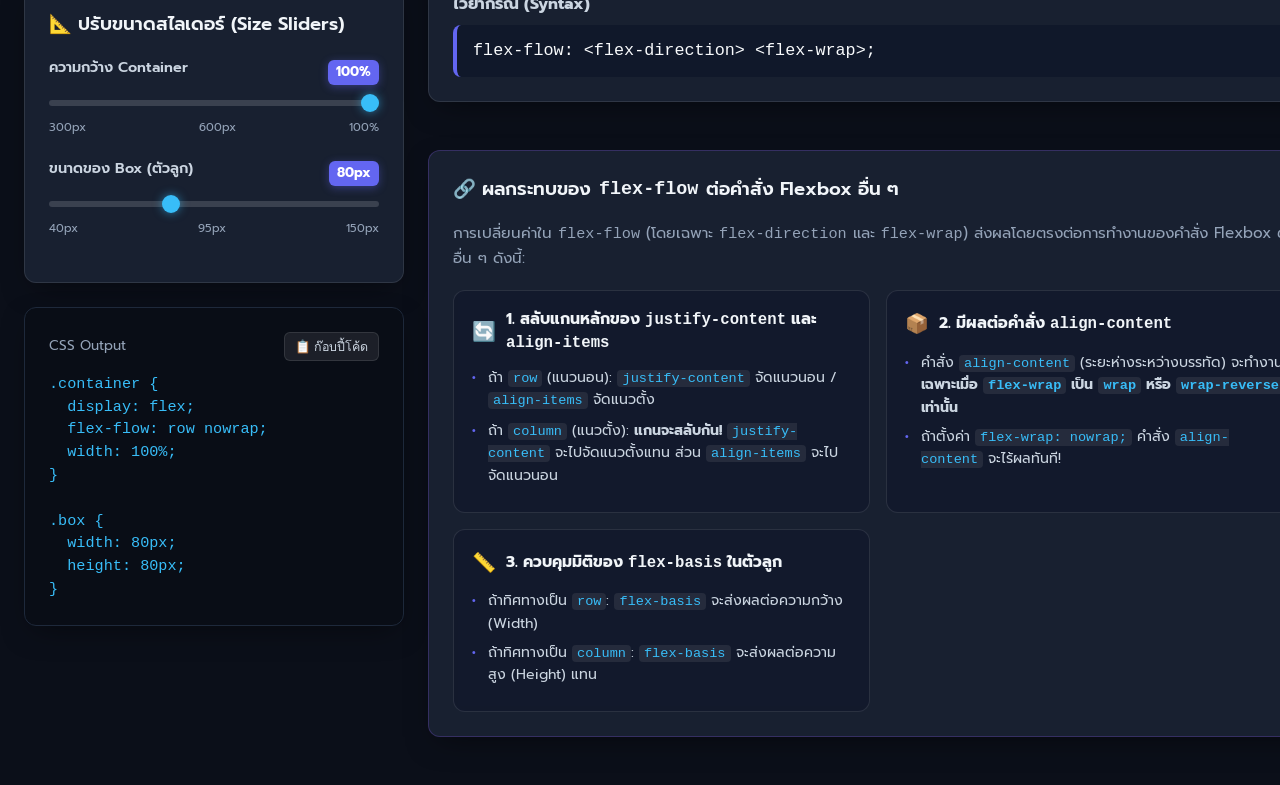
==== commit 56b8add7: "Add hero intro explanation box for flex-flow at top of page" ====
--- a/css/index.html
+++ b/css/index.html
@@ -16,7 +16,22 @@
   <header class="header">
     <div class="badge">CSS Flexbox Interactive Guide</div>
     <h1>เรียนรู้คำสั่ง <span class="gradient-text">flex-flow</span> ใน CSS</h1>
-    <p class="subtitle">คำสั่งทางลัด (Shorthand) ที่รวม <code>flex-direction</code> + <code>flex-wrap</code> เข้าไว้ด้วยกันในบรรทัดเดียว</p>
+    <p class="subtitle">คำสั่งทางลัด (Shorthand Property) สำหรับควบคุมเลย์เอาต์ Flexbox ในบรรทัดเดียว</p>
+
+    <!-- Intro Explanation Box -->
+    <div class="hero-intro-box">
+      <div class="intro-tag">✨ flex-flow คืออะไร?</div>
+      <p class="intro-desc">
+        <strong><code>flex-flow</code></strong> คือคำสั่งลัดใน CSS ที่นำคุณสมบัติ 2 ตัวหลักของ Flex Container มารวมเข้าไว้ด้วยกัน นั่นคือ
+        <span class="hl-blue"><code>flex-direction</code> (กำหนดทิศทางแนวนอน/แนวตั้ง)</span> + 
+        <span class="hl-purple"><code>flex-wrap</code> (กำหนดการตัดขึ้นแถวใหม่)</span> 
+        ช่วยลดรูปการเขียนโค้ดจาก 2 บรรทัดเหลือเพียงบรรทัดเดียว และช่วยให้จัดการเลย์เอาต์เว็บไซต์แบบ Responsive ได้ง่ายยิ่งขึ้น!
+      </p>
+      <div class="intro-formula">
+        <span>ไวยากรณ์:</span>
+        <code>flex-flow: &lt;flex-direction&gt; &lt;flex-wrap&gt;;</code>
+      </div>
+    </div>
   </header>
 
   <!-- Getting Started Guide Card -->
--- a/css/Style.css
+++ b/css/Style.css
@@ -95,6 +95,71 @@
 }
 
 /* ============================================
+   HERO INTRO BOX
+   ============================================ */
+.hero-intro-box {
+  margin-top: 24px;
+  background: rgba(30, 41, 59, 0.7);
+  backdrop-filter: blur(16px);
+  border: 1px solid rgba(99, 102, 241, 0.3);
+  border-radius: var(--radius-md);
+  padding: 20px 24px;
+  text-align: left;
+  box-shadow: 0 8px 24px rgba(0, 0, 0, 0.3);
+}
+
+.intro-tag {
+  display: inline-block;
+  font-size: 0.88rem;
+  font-weight: 700;
+  color: #38bdf8;
+  margin-bottom: 8px;
+}
+
+.intro-desc {
+  font-size: 0.96rem;
+  color: #cbd5e1;
+  line-height: 1.6;
+  margin-bottom: 12px;
+}
+
+.hl-blue code {
+  color: #38bdf8;
+  background: rgba(56, 189, 248, 0.15);
+  padding: 2px 6px;
+  border-radius: 4px;
+}
+
+.hl-purple code {
+  color: #c084fc;
+  background: rgba(192, 132, 252, 0.15);
+  padding: 2px 6px;
+  border-radius: 4px;
+}
+
+.intro-formula {
+  background: rgba(15, 23, 42, 0.8);
+  border: 1px solid var(--border-color);
+  padding: 10px 16px;
+  border-radius: var(--radius-sm);
+  display: flex;
+  align-items: center;
+  gap: 12px;
+  font-size: 0.92rem;
+}
+
+.intro-formula span {
+  color: var(--text-muted);
+  font-weight: 600;
+}
+
+.intro-formula code {
+  color: #6ee7b7;
+  font-family: 'Consolas', monospace;
+  font-weight: bold;
+}
+
+/* ============================================
    GUIDE SECTION
    ============================================ */
 .guide-card {
